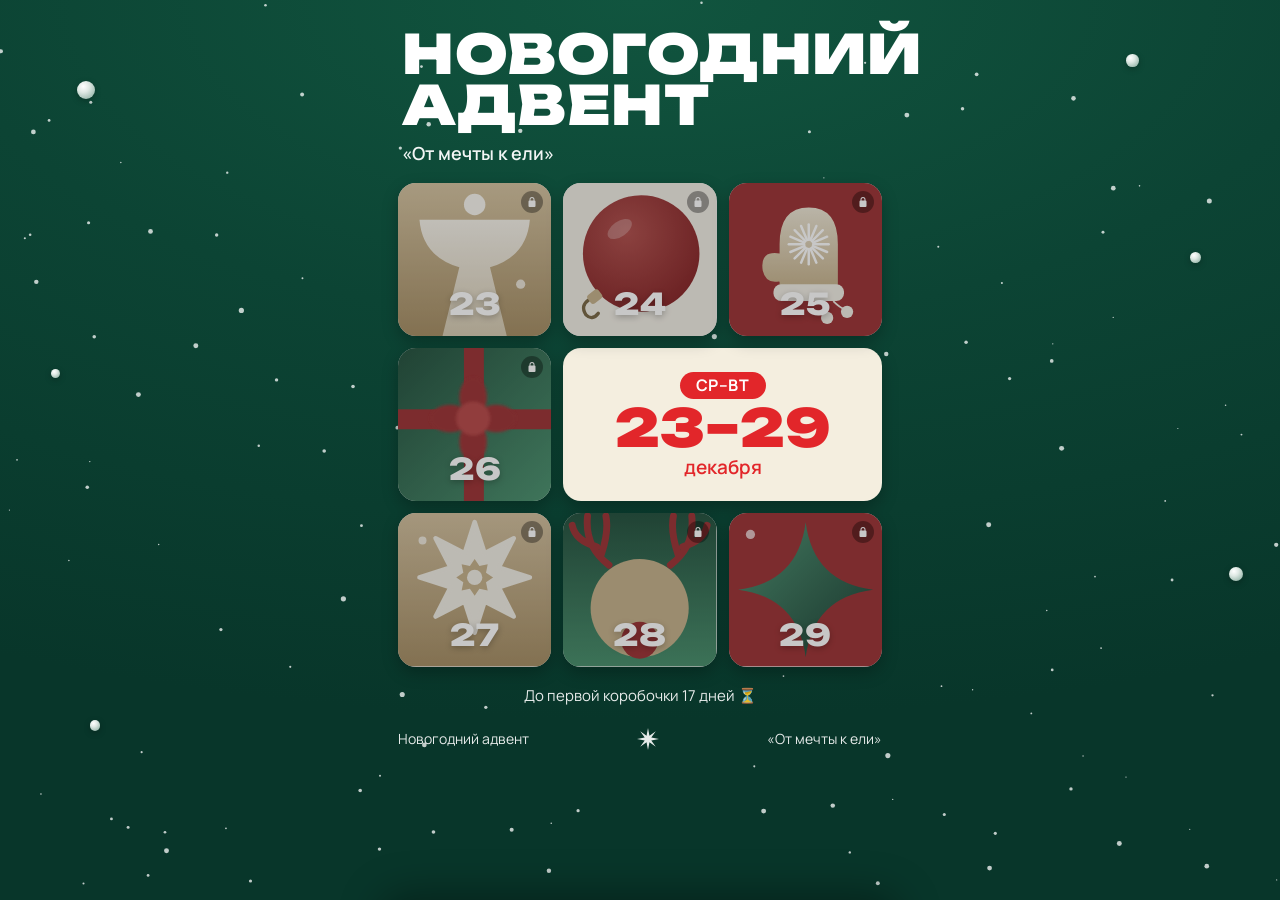
==== index.html @ ad63b5ec "Новогодний адвент — Telegram Mini App Co-Authored-By: Claude Opus 5.5 <noreply@anthropic.com> Claude" ====
<!DOCTYPE html>
<html lang="ru">
<head>
  <meta charset="UTF-8" />
  <meta name="viewport" content="width=device-width, initial-scale=1, maximum-scale=1, user-scalable=no, viewport-fit=cover" />
  <title>Новогодний адвент</title>
  <script src="https://telegram.org/js/telegram-web-app.js"></script>
  <link rel="preconnect" href="https://fonts.googleapis.com" />
  <link rel="preconnect" href="https://fonts.gstatic.com" crossorigin />
  <link href="https://fonts.googleapis.com/css2?family=Unbounded:wght@600;800;900&family=Manrope:wght@400;600;700&display=swap" rel="stylesheet" />
  <link rel="stylesheet" href="css/style.css" />
</head>
<body>
  <canvas id="snow" aria-hidden="true"></canvas>
  <div class="pearls" aria-hidden="true">
    <i style="left:6%;top:9%"></i><i style="left:88%;top:6%;--s:.7"></i>
    <i style="left:93%;top:28%;--s:.6"></i><i style="left:4%;top:41%;--s:.5"></i>
    <i style="left:96%;top:63%;--s:.8"></i><i style="left:7%;top:80%;--s:.6"></i>
  </div>

  <main class="app">
    <header class="head">
      <h1 id="title"></h1>
      <p class="subtitle" id="subtitle"></p>
    </header>

    <section class="grid" id="grid"></section>

    <p class="hint" id="hint"></p>

    <footer class="foot">
      <span>Новогодний адвент</span>
      <svg viewBox="0 0 24 24" width="22" height="22"><path fill="#fff" d="M12 0l1.6 8.4L20.5 3.5 15.6 10.4 24 12l-8.4 1.6 4.9 6.9-6.9-4.9L12 24l-1.6-8.4-6.9 4.9 4.9-6.9L0 12l8.4-1.6L3.5 3.5l6.9 4.9z"/></svg>
      <span id="footSub"></span>
    </footer>
    <button class="reset" id="reset" hidden>Сбросить прогресс</button>
  </main>

  <!-- окно с содержимым коробочки -->
  <div class="modal" id="modal" aria-hidden="true">
    <div class="modal__backdrop" data-close></div>
    <div class="sheet" role="dialog" aria-modal="true">
      <button class="sheet__close" data-close aria-label="Закрыть">✕</button>
      <div class="sheet__day" id="sheetDay"></div>
      <div class="sheet__body" id="sheetBody"></div>
      <canvas id="confetti"></canvas>
    </div>
  </div>

  <div class="toast" id="toast"></div>

  <script src="js/config.js"></script>
  <script src="js/art.js"></script>
  <script src="js/app.js"></script>
</body>
</html>
---- css/style.css ----
:root {
  --bg: #0c4434;
  --bg-deep: #08362a;
  --gold: #d6b26e;
  --gold-2: #b98f45;
  --cream: #f4eedf;
  --red: #e2262a;
  --red-2: #c3161b;
  --green: #1d8a57;
  --green-2: #0e5e3d;
  --white: #ffffff;
  --radius: 18px;
  --display: 'Unbounded', 'Arial Black', system-ui, sans-serif;
  --text: 'Manrope', system-ui, -apple-system, 'Segoe UI', sans-serif;
}

* { box-sizing: border-box; -webkit-tap-highlight-color: transparent; }
html, body { margin: 0; min-height: 100%; }
body {
  background: radial-gradient(120% 80% at 50% 0%, #11553f 0%, var(--bg) 45%, var(--bg-deep) 100%) fixed;
  color: var(--white);
  font-family: var(--text);
  overflow-x: hidden;
  user-select: none;
}
button { font: inherit; color: inherit; }

#snow { position: fixed; inset: 0; width: 100%; height: 100%; pointer-events: none; z-index: 0; }

.pearls i {
  position: fixed; z-index: 0; pointer-events: none;
  width: calc(18px * var(--s, 1)); height: calc(18px * var(--s, 1)); border-radius: 50%;
  background: radial-gradient(circle at 35% 30%, #fff 0%, #dfe9e4 35%, #7fa597 100%);
  box-shadow: 0 2px 6px rgba(0,0,0,.25);
  animation: float 7s ease-in-out infinite;
}
.pearls i:nth-child(2n) { animation-duration: 9s; animation-delay: -3s; }
@keyframes float { 50% { transform: translateY(-10px); } }

.app {
  position: relative; z-index: 1;
  max-width: 520px; margin: 0 auto;
  padding: calc(20px + env(safe-area-inset-top)) 18px calc(24px + env(safe-area-inset-bottom));
}

/* ---------- шапка ---------- */
.head { padding: 8px 4px 18px; }
.head h1 {
  margin: 0; font-family: var(--display); font-weight: 900;
  font-size: clamp(34px, 11vw, 54px); line-height: .95; letter-spacing: .01em;
  text-transform: uppercase;
}
.head h1 span { display: block; }
.subtitle { margin: 10px 0 0; font-size: 18px; font-weight: 600; opacity: .95; }

/* ---------- сетка коробочек ---------- */
.grid { display: grid; grid-template-columns: repeat(3, 1fr); gap: 12px; }

.tile {
  position: relative; aspect-ratio: 1; border: 0; padding: 0; cursor: pointer;
  border-radius: var(--radius); overflow: hidden;
  box-shadow: 0 6px 16px rgba(0,0,0,.25), inset 0 0 0 1px rgba(255,255,255,.06);
  transition: transform .2s ease, filter .3s ease;
}
.tile:active { transform: scale(.96); }
.tile svg.cover { position: absolute; inset: 0; width: 100%; height: 100%; display: block; }
.tile__num {
  position: absolute; left: 0; right: 0; bottom: 9%;
  font-family: var(--display); font-weight: 800; font-size: clamp(20px, 6.6vw, 30px);
  text-align: center; color: #fff; text-shadow: 0 2px 6px rgba(0,0,0,.25);
  pointer-events: none;
}

/* закрыта (ещё рано) */
.tile.locked { filter: saturate(.55) brightness(.78); }
.tile.locked::after {
  content: ''; position: absolute; top: 8px; right: 8px; width: 22px; height: 22px;
  border-radius: 50%; background: rgba(0,0,0,.35) center/12px no-repeat
    url("data:image/svg+xml,%3Csvg xmlns='http://www.w3.org/2000/svg' viewBox='0 0 24 24'%3E%3Cpath fill='white' d='M17 9V7A5 5 0 0 0 7 7v2a2 2 0 0 0-2 2v9a2 2 0 0 0 2 2h10a2 2 0 0 0 2-2v-9a2 2 0 0 0-2-2zM9 7a3 3 0 0 1 6 0v2H9z'/%3E%3C/svg%3E");
}
/* доступна сегодня */
.tile.ready { animation: glow 2.2s ease-in-out infinite; }
.tile.ready::before {
  content: 'открой!'; position: absolute; top: 8px; left: 50%; transform: translateX(-50%);
  z-index: 2; padding: 3px 9px; border-radius: 99px; background: #fff; color: var(--red);
  font: 700 11px/1.2 var(--text); white-space: nowrap; letter-spacing: .02em;
}
@keyframes glow {
  0%,100% { box-shadow: 0 6px 16px rgba(0,0,0,.25), 0 0 0 0 rgba(255,236,170,.0); transform: none; }
  50% { box-shadow: 0 6px 16px rgba(0,0,0,.25), 0 0 0 3px rgba(255,236,170,.35); transform: rotate(-1.2deg) scale(1.02); }
}
/* уже открыта */
.tile.opened .tile__badge {
  position: absolute; top: 8px; right: 8px; width: 24px; height: 24px; border-radius: 50%;
  background: #fff; color: var(--green); display: grid; place-items: center;
  font: 800 13px/1 var(--text); box-shadow: 0 2px 6px rgba(0,0,0,.2);
}
.tile.shake { animation: shake .45s ease; }
@keyframes shake {
  20% { transform: rotate(-6deg); } 40% { transform: rotate(5deg); }
  60% { transform: rotate(-4deg); } 80% { transform: rotate(2deg); }
}
.tile.opening { animation: pop .55s cubic-bezier(.3,1.6,.5,1) forwards; z-index: 3; }
@keyframes pop {
  0% { transform: scale(1); } 35% { transform: scale(.9) rotate(-4deg); }
  70% { transform: scale(1.14) rotate(3deg); filter: brightness(1.25); }
  100% { transform: scale(1.05); filter: brightness(1.4); }
}

/* инфо-карточка с датами */
.info {
  grid-column: span 2; aspect-ratio: 2.08 / 1; border-radius: var(--radius);
  background: var(--cream); color: var(--red);
  display: flex; flex-direction: column; align-items: center; justify-content: center; gap: 2px;
  box-shadow: 0 6px 16px rgba(0,0,0,.25);
}
.info__pill {
  background: var(--red); color: #fff; padding: 4px 16px; border-radius: 99px;
  font: 700 clamp(12px, 3.6vw, 16px)/1.2 var(--text); text-transform: uppercase; letter-spacing: .04em;
}
.info__range { font-family: var(--display); font-weight: 900; font-size: clamp(34px, 11vw, 52px); line-height: 1.05; }
.info__month { font: 600 clamp(14px, 4.2vw, 19px)/1 var(--text); }

.hint { text-align: center; margin: 18px 0 0; font-size: 15px; opacity: .9; min-height: 1.3em; }

.foot {
  margin-top: 22px; display: flex; align-items: center; justify-content: space-between; gap: 10px;
  font-size: 14px; opacity: .9;
}
.reset[hidden] { display: none; }
.reset {
  display: block; margin: 18px auto 0; background: rgba(255,255,255,.1); border: 1px solid rgba(255,255,255,.2);
  border-radius: 99px; padding: 8px 16px; font-size: 13px; cursor: pointer;
}

/* ---------- модалка ---------- */
.modal { position: fixed; inset: 0; z-index: 20; display: flex; align-items: flex-end; justify-content: center; pointer-events: none; }
.modal__backdrop { position: absolute; inset: 0; background: rgba(4,25,19,.6); backdrop-filter: blur(4px); opacity: 0; transition: opacity .3s; }
.sheet {
  position: relative; width: 100%; max-width: 520px; max-height: 92vh; overflow-y: auto;
  background: linear-gradient(180deg, #125a43 0%, var(--bg-deep) 100%);
  border-radius: 26px 26px 0 0; padding: 22px 20px calc(28px + env(safe-area-inset-bottom));
  transform: translateY(105%); transition: transform .45s cubic-bezier(.2,.9,.25,1.05);
  box-shadow: 0 -10px 40px rgba(0,0,0,.35);
}
.modal.open { pointer-events: auto; }
.modal.open .modal__backdrop { opacity: 1; }
.modal.open .sheet { transform: none; }
.sheet__close {
  position: absolute; top: 14px; right: 14px; z-index: 3; width: 34px; height: 34px; border-radius: 50%;
  border: 0; background: rgba(255,255,255,.12); cursor: pointer; font-size: 15px;
}
.sheet__day {
  display: inline-block; font: 700 13px/1 var(--text); text-transform: uppercase; letter-spacing: .08em;
  background: var(--red); padding: 7px 12px; border-radius: 99px; margin-bottom: 16px;
}
#confetti { position: absolute; inset: 0; width: 100%; height: 100%; pointer-events: none; z-index: 2; }

.reveal > * { animation: rise .6s cubic-bezier(.2,.9,.25,1.1) both; }
.reveal > *:nth-child(2) { animation-delay: .12s; }
.reveal > *:nth-child(3) { animation-delay: .24s; }
@keyframes rise { from { opacity: 0; transform: translateY(18px) scale(.97); } }

.c-title { font-family: var(--display); font-weight: 800; font-size: 24px; line-height: 1.15; margin: 0 0 12px; }
.c-text { font-size: 17px; line-height: 1.55; margin: 0; opacity: .95; }
.caption { text-align: center; font-size: 16px; line-height: 1.45; margin: 16px 6px 0; }

/* пожелание */
.wish {
  position: relative; background: var(--cream); color: #3a2a12; border-radius: 22px; padding: 26px 22px 24px;
  box-shadow: 0 10px 30px rgba(0,0,0,.25);
}
.wish .c-title { color: var(--red); }
.wish::before {
  content: ''; position: absolute; top: -14px; right: 22px; width: 56px; height: 28px;
  background: var(--red); border-radius: 6px; transform: rotate(6deg);
  box-shadow: 0 3px 8px rgba(0,0,0,.2);
}

/* гифка / картинка */
.frame {
  border-radius: 22px; overflow: hidden; background: var(--cream); aspect-ratio: 1;
  box-shadow: 0 10px 30px rgba(0,0,0,.3); border: 6px solid var(--gold);
}
.frame img, .frame svg { width: 100%; height: 100%; display: block; object-fit: cover; }

/* кассета */
.tape { display: flex; flex-direction: column; align-items: center; }
.tape svg { width: 100%; max-width: 360px; cursor: pointer; filter: drop-shadow(0 10px 22px rgba(0,0,0,.35)); transition: transform .2s; }
.tape svg:active { transform: scale(.97); }
.tape .reel { transform-box: fill-box; transform-origin: center; }
.tape.playing .reel { animation: spin 1.6s linear infinite; }
@keyframes spin { to { transform: rotate(360deg); } }
.play {
  margin-top: 18px; border: 0; border-radius: 99px; padding: 13px 28px; cursor: pointer;
  background: var(--red); color: #fff; font: 700 16px/1 var(--text); box-shadow: 0 6px 16px rgba(0,0,0,.3);
}
.eq { display: flex; gap: 4px; height: 22px; align-items: flex-end; margin-top: 14px; opacity: 0; transition: opacity .3s; }
.tape.playing .eq { opacity: 1; }
.eq i { width: 5px; background: var(--gold); border-radius: 3px; animation: eq .9s ease-in-out infinite; }
.eq i:nth-child(2) { animation-delay: -.3s; } .eq i:nth-child(3) { animation-delay: -.6s; }
.eq i:nth-child(4) { animation-delay: -.15s; } .eq i:nth-child(5) { animation-delay: -.45s; }
@keyframes eq { 0%,100% { height: 5px; } 50% { height: 22px; } }

/* предсказание */
.fortune { perspective: 900px; }
.fortune__card {
  position: relative; height: 260px; transform-style: preserve-3d; cursor: pointer;
  transition: transform .8s cubic-bezier(.3,1.3,.5,1);
}
.fortune__card.flipped { transform: rotateY(180deg); }
.fortune__face {
  position: absolute; inset: 0; backface-visibility: hidden; border-radius: 22px;
  display: flex; flex-direction: column; align-items: center; justify-content: center; text-align: center;
  padding: 24px; box-shadow: 0 10px 30px rgba(0,0,0,.3);
}
.fortune__front { background: var(--gold) radial-gradient(circle at 50% 40%, #e8cf96, var(--gold-2)); color: #fff; }
.fortune__front svg { width: 96px; height: 96px; margin-bottom: 12px; animation: float 3s ease-in-out infinite; }
.fortune__front b { font-family: var(--display); font-size: 18px; }
.fortune__back { background: var(--cream); color: #3a2a12; transform: rotateY(180deg); }
.fortune__back .c-text { font-size: 19px; font-weight: 600; }
.fortune__back .eyebrow { color: var(--red); font: 700 12px/1 var(--text); letter-spacing: .1em; text-transform: uppercase; margin-bottom: 14px; }

/* снежный шар */
.globe { display: flex; flex-direction: column; align-items: center; text-align: center; }
.globe__wrap { position: relative; width: min(84vw, 340px); aspect-ratio: 1 / 1.18; cursor: pointer; }
.globe__wrap.shaking { animation: gshake .7s ease; }
@keyframes gshake {
  15% { transform: rotate(-10deg) translateX(-6px); } 35% { transform: rotate(9deg) translateX(6px); }
  55% { transform: rotate(-6deg); } 75% { transform: rotate(4deg); }
}
.globe__wrap > svg { position: absolute; inset: 0; width: 100%; height: 100%; }
.globe__snow {
  position: absolute; left: 8.333%; top: 7.062%; width: 83.333%; aspect-ratio: 1; border-radius: 50%;
  pointer-events: none;
}
.globe__title {
  font-family: var(--display); font-weight: 900; font-size: clamp(30px, 9vw, 40px); line-height: 1.05;
  margin: 18px 0 8px; color: var(--gold);
  text-shadow: 0 0 22px rgba(255,220,140,.45);
  animation: shine 3s ease-in-out infinite;
}
@keyframes shine { 50% { text-shadow: 0 0 34px rgba(255,230,160,.8); color: #f0d494; } }

/* тост */
.toast {
  position: fixed; left: 50%; bottom: calc(26px + env(safe-area-inset-bottom)); z-index: 40;
  transform: translate(-50%, 30px); opacity: 0; pointer-events: none;
  background: var(--cream); color: var(--bg-deep); padding: 12px 18px; border-radius: 14px;
  font: 600 15px/1.3 var(--text); box-shadow: 0 8px 24px rgba(0,0,0,.35);
  transition: all .35s cubic-bezier(.2,.9,.25,1.2); max-width: 90vw; text-align: center;
}
.toast.show { opacity: 1; transform: translate(-50%, 0); }

/* gif-анимация (встроенная) */
.blink { animation: blink 1.2s ease-in-out infinite; }
.blink.b2 { animation-delay: -.4s; } .blink.b3 { animation-delay: -.8s; }
@keyframes blink { 50% { opacity: .25; } }
.fall { animation: fall linear infinite; }
@keyframes fall { from { transform: translateY(-20px); } to { transform: translateY(420px); } }
.sway { transform-box: fill-box; transform-origin: 50% 100%; animation: sway 3s ease-in-out infinite; }
@keyframes sway { 50% { transform: rotate(2.5deg); } }
.eyes { transform-box: fill-box; transform-origin: center; animation: wink 4s infinite; }
@keyframes wink { 0%, 92%, 100% { transform: scaleY(1); } 95% { transform: scaleY(.1); } }
.star-top { transform-box: fill-box; transform-origin: center; animation: twinkle 2s ease-in-out infinite; }
@keyframes twinkle { 50% { transform: scale(1.2) rotate(15deg); } }

@media (prefers-reduced-motion: reduce) {
  *, *::before, *::after { animation-duration: .01ms !important; animation-iteration-count: 1 !important; }
}
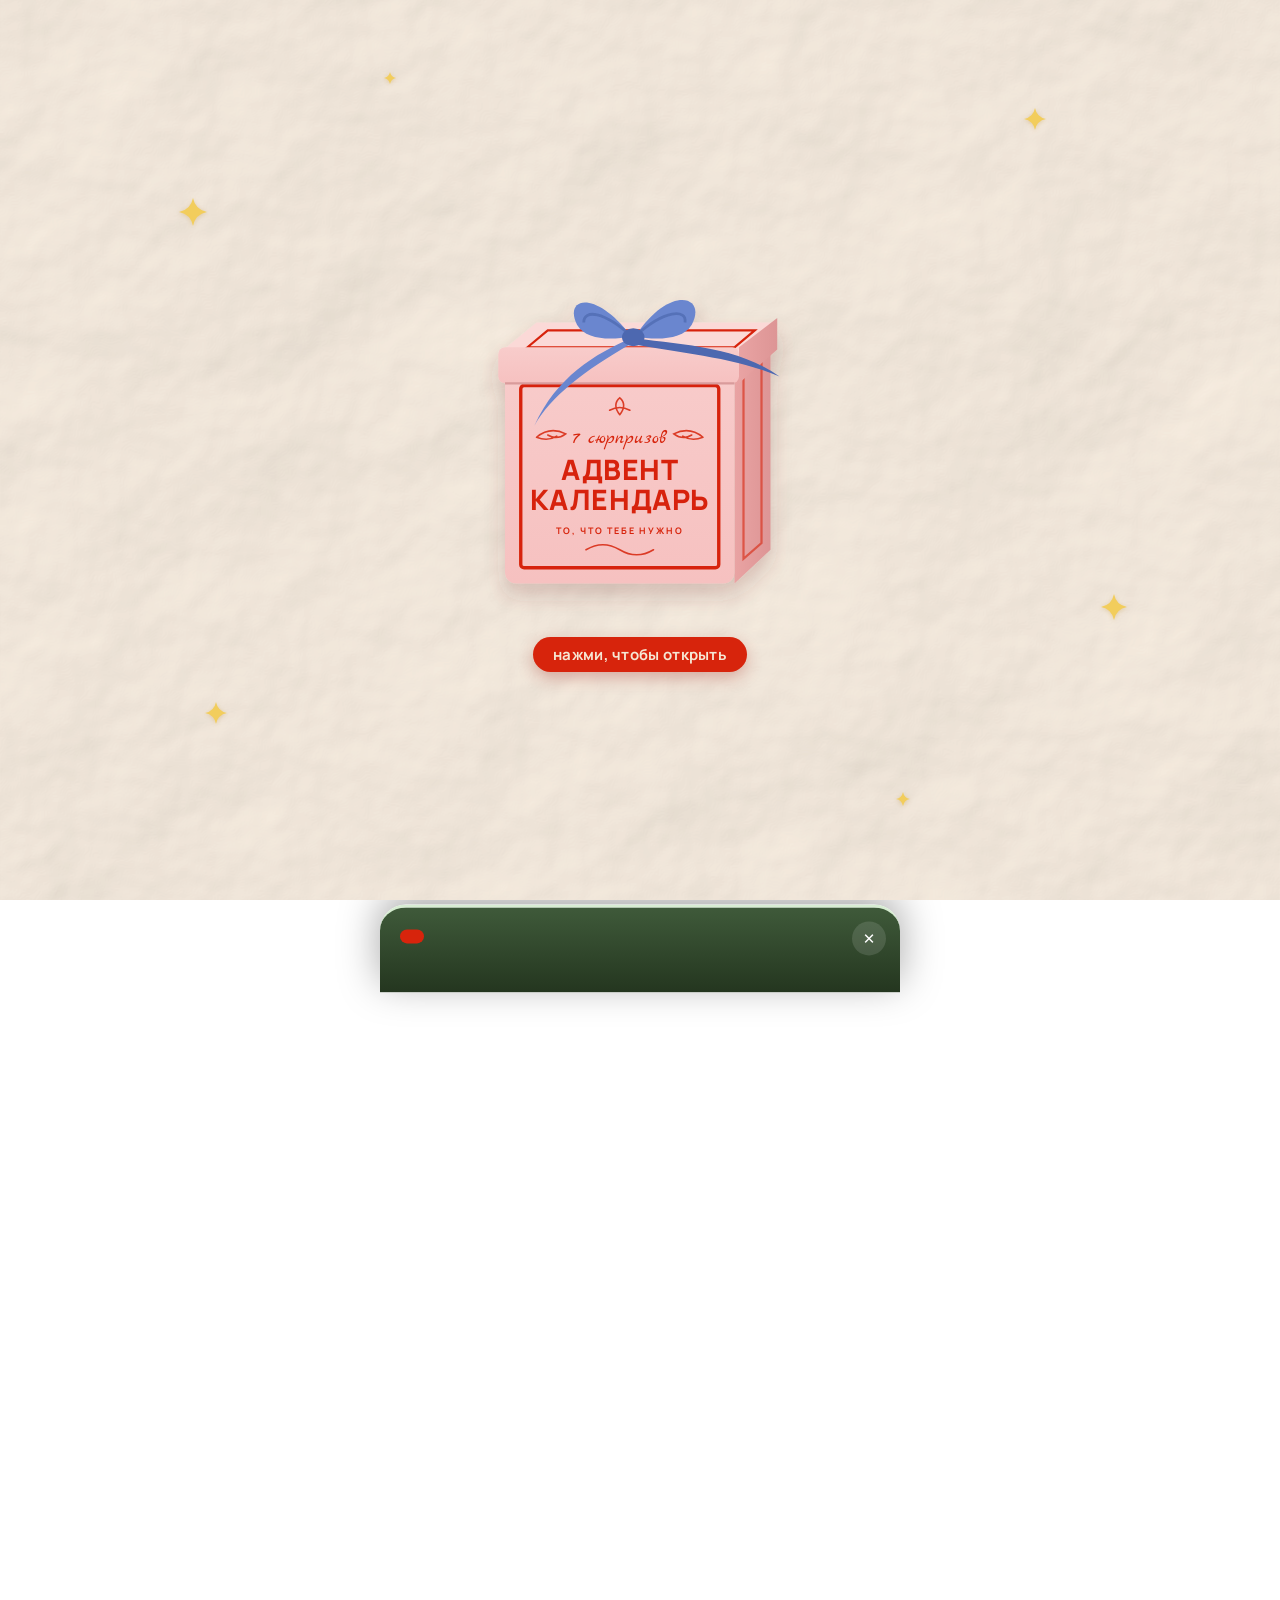
==== commit b3a120bf: "Заставка-коробочка, общая ёлка с игрушками, новая палитра - календарь появляется из коробочки с бант" ====
--- a/index.html
+++ b/index.html
@@ -7,10 +7,18 @@
   <script src="https://telegram.org/js/telegram-web-app.js"></script>
   <link rel="preconnect" href="https://fonts.googleapis.com" />
   <link rel="preconnect" href="https://fonts.gstatic.com" crossorigin />
-  <link href="https://fonts.googleapis.com/css2?family=Unbounded:wght@600;800;900&family=Manrope:wght@400;600;700&display=swap" rel="stylesheet" />
+  <link href="https://fonts.googleapis.com/css2?family=Playfair+Display:wght@700;800;900&family=Marck+Script&family=Manrope:wght@400;600;700;800&display=swap" rel="stylesheet" />
   <link rel="stylesheet" href="css/style.css" />
 </head>
 <body>
+  <!-- заставка: коробочка, из которой появляется календарь -->
+  <div class="intro" id="intro" role="button" tabindex="0" aria-label="Открыть коробочку">
+    <div class="intro__paper"></div>
+    <div class="intro__sparks"></div>
+    <div class="intro__box"></div>
+    <p class="intro__hint">нажми, чтобы открыть</p>
+  </div>
+
   <canvas id="snow" aria-hidden="true"></canvas>
   <div class="pearls" aria-hidden="true">
     <i style="left:6%;top:9%"></i><i style="left:88%;top:6%;--s:.7"></i>
@@ -27,6 +35,18 @@
     <section class="grid" id="grid"></section>
 
     <p class="hint" id="hint"></p>
+
+    <!-- общая ёлка -->
+    <section class="tree" id="tree">
+      <div class="wave" aria-hidden="true"></div>
+      <h2 class="tree__title"><span>наша</span>ёлка</h2>
+      <p class="tree__sub">Повесь до 3 игрушек — их увидят все, кто открыл адвент</p>
+      <p class="tree__count" id="treeCount"></p>
+      <div class="tree__stage" id="treeStage"></div>
+      <div class="tray" id="tray"></div>
+      <p class="tree__status" id="treeStatus"></p>
+      <p class="tree__local" id="treeLocal" hidden>Ёлка сейчас хранится только на этом устройстве. Чтобы игрушки видели все, подключите базу (см. README).</p>
+    </section>
 
     <footer class="foot">
       <span>Новогодний адвент</span>
@@ -51,6 +71,8 @@
 
   <script src="js/config.js"></script>
   <script src="js/art.js"></script>
+  <script src="js/decor.js"></script>
   <script src="js/app.js"></script>
+  <script src="js/tree.js"></script>
 </body>
 </html>
--- a/css/style.css
+++ b/css/style.css
@@ -1,23 +1,30 @@
 :root {
-  --bg: #0c4434;
-  --bg-deep: #08362a;
-  --gold: #d6b26e;
-  --gold-2: #b98f45;
-  --cream: #f4eedf;
-  --red: #e2262a;
-  --red-2: #c3161b;
-  --green: #1d8a57;
-  --green-2: #0e5e3d;
+  /* палитра: ruby · maraschino · blush · envy · spruce + тёмная хвоя, розовый, жёлтый блеск */
+  --ruby: #9e2117;
+  --red: #d7240c;
+  --red-2: #9e2117;
+  --cream: #f6e7d4;
+  --mint: #d7edd2;
+  --spruce: #75956f;
+  --pink: #f6c1c0;
+  --blue: #6a86cf;
+  --bg: #34492f;
+  --bg-deep: #24361f;
+  --gold: #f2cd5c;
+  --gold-2: #c99a3e;
+  --green: #75956f;
+  --green-2: #3f5f3a;
   --white: #ffffff;
   --radius: 18px;
-  --display: 'Unbounded', 'Arial Black', system-ui, sans-serif;
+  --display: 'Playfair Display', Georgia, 'Times New Roman', serif;
+  --script: 'Marck Script', 'Segoe Script', cursive;
   --text: 'Manrope', system-ui, -apple-system, 'Segoe UI', sans-serif;
 }
 
 * { box-sizing: border-box; -webkit-tap-highlight-color: transparent; }
 html, body { margin: 0; min-height: 100%; }
 body {
-  background: radial-gradient(120% 80% at 50% 0%, #11553f 0%, var(--bg) 45%, var(--bg-deep) 100%) fixed;
+  background: radial-gradient(120% 70% at 50% 0%, #436140 0%, var(--bg) 45%, var(--bg-deep) 100%) fixed;
   color: var(--white);
   font-family: var(--text);
   overflow-x: hidden;
@@ -30,7 +37,7 @@
 .pearls i {
   position: fixed; z-index: 0; pointer-events: none;
   width: calc(18px * var(--s, 1)); height: calc(18px * var(--s, 1)); border-radius: 50%;
-  background: radial-gradient(circle at 35% 30%, #fff 0%, #dfe9e4 35%, #7fa597 100%);
+  background: radial-gradient(circle at 35% 30%, #fff 0%, var(--mint) 40%, var(--spruce) 100%);
   box-shadow: 0 2px 6px rgba(0,0,0,.25);
   animation: float 7s ease-in-out infinite;
 }
@@ -47,11 +54,17 @@
 .head { padding: 8px 4px 18px; }
 .head h1 {
   margin: 0; font-family: var(--display); font-weight: 900;
-  font-size: clamp(34px, 11vw, 54px); line-height: .95; letter-spacing: .01em;
+  font-size: clamp(40px, 13vw, 62px); line-height: .95; letter-spacing: .01em;
   text-transform: uppercase;
 }
 .head h1 span { display: block; }
-.subtitle { margin: 10px 0 0; font-size: 18px; font-weight: 600; opacity: .95; }
+.head h1 span:first-child {
+  font-family: var(--script); font-weight: 400; text-transform: none; color: var(--pink);
+  font-size: .62em; letter-spacing: 0; margin-bottom: -.02em; transform: rotate(-3deg); transform-origin: left;
+  text-shadow: 0 2px 14px rgba(215,36,12,.35);
+}
+.head h1 span:last-child { color: var(--cream); }
+.subtitle { margin: 10px 0 0; font-size: 18px; font-weight: 600; color: var(--mint); }
 
 /* ---------- сетка коробочек ---------- */
 .grid { display: grid; grid-template-columns: repeat(3, 1fr); gap: 12px; }
@@ -82,7 +95,7 @@
 .tile.ready { animation: glow 2.2s ease-in-out infinite; }
 .tile.ready::before {
   content: 'открой!'; position: absolute; top: 8px; left: 50%; transform: translateX(-50%);
-  z-index: 2; padding: 3px 9px; border-radius: 99px; background: #fff; color: var(--red);
+  z-index: 2; padding: 3px 9px; border-radius: 99px; background: var(--cream); color: var(--red);
   font: 700 11px/1.2 var(--text); white-space: nowrap; letter-spacing: .02em;
 }
 @keyframes glow {
@@ -135,10 +148,11 @@
 
 /* ---------- модалка ---------- */
 .modal { position: fixed; inset: 0; z-index: 20; display: flex; align-items: flex-end; justify-content: center; pointer-events: none; }
-.modal__backdrop { position: absolute; inset: 0; background: rgba(4,25,19,.6); backdrop-filter: blur(4px); opacity: 0; transition: opacity .3s; }
+.modal__backdrop { position: absolute; inset: 0; background: rgba(20,32,18,.6); backdrop-filter: blur(4px); opacity: 0; transition: opacity .3s; }
 .sheet {
   position: relative; width: 100%; max-width: 520px; max-height: 92vh; overflow-y: auto;
-  background: linear-gradient(180deg, #125a43 0%, var(--bg-deep) 100%);
+  background: linear-gradient(180deg, #3f5a3a 0%, var(--bg-deep) 100%);
+  border-top: 3px solid var(--mint);
   border-radius: 26px 26px 0 0; padding: 22px 20px calc(28px + env(safe-area-inset-bottom));
   transform: translateY(105%); transition: transform .45s cubic-bezier(.2,.9,.25,1.05);
   box-shadow: 0 -10px 40px rgba(0,0,0,.35);
@@ -167,7 +181,7 @@
 
 /* пожелание */
 .wish {
-  position: relative; background: var(--cream); color: #3a2a12; border-radius: 22px; padding: 26px 22px 24px;
+  position: relative; background: var(--cream); color: #5a1d14; border-radius: 22px; padding: 26px 22px 24px;
   box-shadow: 0 10px 30px rgba(0,0,0,.25);
 }
 .wish .c-title { color: var(--red); }
@@ -180,7 +194,7 @@
 /* гифка / картинка */
 .frame {
   border-radius: 22px; overflow: hidden; background: var(--cream); aspect-ratio: 1;
-  box-shadow: 0 10px 30px rgba(0,0,0,.3); border: 6px solid var(--gold);
+  box-shadow: 0 10px 30px rgba(0,0,0,.3); border: 6px solid var(--pink);
 }
 .frame img, .frame svg { width: 100%; height: 100%; display: block; object-fit: cover; }
 
@@ -197,7 +211,7 @@
 }
 .eq { display: flex; gap: 4px; height: 22px; align-items: flex-end; margin-top: 14px; opacity: 0; transition: opacity .3s; }
 .tape.playing .eq { opacity: 1; }
-.eq i { width: 5px; background: var(--gold); border-radius: 3px; animation: eq .9s ease-in-out infinite; }
+.eq i { width: 5px; background: var(--pink); border-radius: 3px; animation: eq .9s ease-in-out infinite; }
 .eq i:nth-child(2) { animation-delay: -.3s; } .eq i:nth-child(3) { animation-delay: -.6s; }
 .eq i:nth-child(4) { animation-delay: -.15s; } .eq i:nth-child(5) { animation-delay: -.45s; }
 @keyframes eq { 0%,100% { height: 5px; } 50% { height: 22px; } }
@@ -214,10 +228,10 @@
   display: flex; flex-direction: column; align-items: center; justify-content: center; text-align: center;
   padding: 24px; box-shadow: 0 10px 30px rgba(0,0,0,.3);
 }
-.fortune__front { background: var(--gold) radial-gradient(circle at 50% 40%, #e8cf96, var(--gold-2)); color: #fff; }
+.fortune__front { background: var(--red) radial-gradient(circle at 50% 40%, #e8452c, var(--ruby)); color: var(--cream); }
 .fortune__front svg { width: 96px; height: 96px; margin-bottom: 12px; animation: float 3s ease-in-out infinite; }
 .fortune__front b { font-family: var(--display); font-size: 18px; }
-.fortune__back { background: var(--cream); color: #3a2a12; transform: rotateY(180deg); }
+.fortune__back { background: var(--cream); color: #5a1d14; transform: rotateY(180deg); }
 .fortune__back .c-text { font-size: 19px; font-weight: 600; }
 .fortune__back .eyebrow { color: var(--red); font: 700 12px/1 var(--text); letter-spacing: .1em; text-transform: uppercase; margin-bottom: 14px; }
 
@@ -236,17 +250,17 @@
 }
 .globe__title {
   font-family: var(--display); font-weight: 900; font-size: clamp(30px, 9vw, 40px); line-height: 1.05;
-  margin: 18px 0 8px; color: var(--gold);
-  text-shadow: 0 0 22px rgba(255,220,140,.45);
+  margin: 18px 0 8px; color: var(--cream);
+  text-shadow: 0 0 22px rgba(242,205,92,.45);
   animation: shine 3s ease-in-out infinite;
 }
-@keyframes shine { 50% { text-shadow: 0 0 34px rgba(255,230,160,.8); color: #f0d494; } }
+@keyframes shine { 50% { text-shadow: 0 0 34px rgba(242,205,92,.85); color: #fff3d6; } }
 
 /* тост */
 .toast {
   position: fixed; left: 50%; bottom: calc(26px + env(safe-area-inset-bottom)); z-index: 40;
   transform: translate(-50%, 30px); opacity: 0; pointer-events: none;
-  background: var(--cream); color: var(--bg-deep); padding: 12px 18px; border-radius: 14px;
+  background: var(--cream); color: var(--ruby); padding: 12px 18px; border-radius: 14px;
   font: 600 15px/1.3 var(--text); box-shadow: 0 8px 24px rgba(0,0,0,.35);
   transition: all .35s cubic-bezier(.2,.9,.25,1.2); max-width: 90vw; text-align: center;
 }
@@ -265,6 +279,137 @@
 .star-top { transform-box: fill-box; transform-origin: center; animation: twinkle 2s ease-in-out infinite; }
 @keyframes twinkle { 50% { transform: scale(1.2) rotate(15deg); } }
 
+
+/* =========================================================================
+   ЗАСТАВКА: коробочка
+   ========================================================================= */
+.intro {
+  position: fixed; inset: 0; z-index: 50; overflow: hidden; cursor: pointer;
+  display: flex; flex-direction: column; align-items: center; justify-content: center;
+  background: var(--cream); outline: none;
+}
+.intro__paper, .intro__paper .paper { position: absolute; inset: 0; width: 100%; height: 100%; }
+.intro__sparks .spark { position: absolute; animation: twinkle4 2.4s ease-in-out infinite; filter: drop-shadow(0 1px 2px rgba(201,154,62,.35)); }
+@keyframes twinkle4 { 0%,100% { transform: scale(1) rotate(0); opacity: 1; } 50% { transform: scale(.55) rotate(20deg); opacity: .7; } }
+.intro__box {
+  position: relative; width: min(78vw, 360px); aspect-ratio: 320 / 340;
+  animation: boxIn .9s cubic-bezier(.2,1.4,.4,1) both;
+}
+@keyframes boxIn { from { transform: translateY(40px) scale(.85); opacity: 0; } }
+.giftbox { width: 100%; height: 100%; overflow: visible; display: block; animation: idle 2.6s ease-in-out .9s infinite; transform-origin: 50% 90%; }
+@keyframes idle { 0%,100% { transform: rotate(0); } 50% { transform: rotate(-1.4deg) translateY(-4px); } }
+.intro__hint {
+  position: relative; margin: 26px 0 0; padding: 10px 20px; border-radius: 99px;
+  background: var(--red); color: var(--cream); font: 700 15px/1 var(--text); letter-spacing: .02em;
+  box-shadow: 0 6px 16px rgba(158,33,23,.3);
+  animation: boxIn .9s .25s cubic-bezier(.2,1.4,.4,1) both, pulse 1.8s 1.2s ease-in-out infinite;
+}
+@keyframes pulse { 50% { transform: scale(1.06); } }
+
+.giftbox__glow { opacity: 0; transform-box: fill-box; transform-origin: 50% 50%; }
+.giftbox__rays { transform-box: fill-box; transform-origin: 50% 50%; }
+.giftbox__lid, .giftbox__bow .loop, .giftbox__bow .tail { transform-box: fill-box; }
+.giftbox__bow .loop--l { transform-origin: 100% 100%; } .giftbox__bow .loop--r { transform-origin: 0 100%; }
+.giftbox__bow .tail { transform-origin: 50% 0; }
+.giftbox__lid { transform-origin: 50% 100%; }
+
+/* открытие */
+.intro.is-opening { cursor: default; }
+.intro.is-opening .intro__hint { animation: fadeOut .3s forwards; }
+.intro.is-opening .giftbox { animation: wobble .5s ease; }
+@keyframes wobble { 20% { transform: rotate(-5deg); } 45% { transform: rotate(4deg); } 70% { transform: rotate(-2deg); } }
+.intro.is-opening .giftbox__bow .loop { animation: untie .45s .45s cubic-bezier(.5,0,.7,.4) forwards; }
+.intro.is-opening .giftbox__bow .tail { animation: untie .45s .5s cubic-bezier(.5,0,.7,.4) forwards; }
+@keyframes untie { to { transform: scale(.1) rotate(25deg); opacity: 0; } }
+.intro.is-opening .giftbox__lid { animation: lidOff .8s .8s cubic-bezier(.3,.1,.4,1) forwards; }
+@keyframes lidOff { 40% { transform: translateY(-60px) rotate(-8deg); } to { transform: translate(60px, -520px) rotate(28deg); opacity: 0; } }
+.intro.is-opening .giftbox__glow { animation: glowOn .9s .9s ease-out forwards; }
+.intro.is-opening .giftbox__rays { animation: spin 8s linear infinite; }
+@keyframes glowOn { from { opacity: 0; transform: scale(.3); } to { opacity: 1; transform: scale(1.25); } }
+.intro.is-opening .intro__box { animation: boxAway 1.1s 1.25s cubic-bezier(.5,0,.6,1) forwards; }
+@keyframes boxAway { to { transform: translateY(18vh) scale(.6); opacity: 0; } }
+.intro.is-opening .intro__paper { animation: fadeOut .9s 1.35s forwards; }
+.intro.is-opening .intro__sparks .spark { animation: sparkFly 1s .95s cubic-bezier(.2,.8,.3,1) forwards; }
+@keyframes sparkFly { to { transform: scale(2.2) rotate(90deg); opacity: 0; } }
+@keyframes fadeOut { to { opacity: 0; } }
+.intro.is-opening { animation: fadeOut .6s 1.75s forwards; pointer-events: none; }
+
+/* календарь «вылетает» из коробочки */
+body.is-intro { overflow: hidden; }
+body.is-intro .app, body.is-intro .pearls { opacity: 0; transform: translateY(26vh) scale(.35); }
+body.is-revealing .app { animation: appOut 1.1s cubic-bezier(.2,1.25,.35,1) both; transform-origin: 50% 30vh; }
+@keyframes appOut { from { opacity: 0; transform: translateY(26vh) scale(.35); } to { opacity: 1; transform: none; } }
+body.is-revealing .app .tile { animation: tileIn .7s cubic-bezier(.2,1.4,.4,1) both; }
+body.is-revealing .app .tile:nth-child(2n) { animation-delay: .08s; } body.is-revealing .app .tile:nth-child(3n) { animation-delay: .16s; }
+@keyframes tileIn { from { transform: translateY(30px) rotate(-6deg) scale(.7); opacity: 0; } }
+
+/* =========================================================================
+   ЁЛКА
+   ========================================================================= */
+.tree { margin-top: 34px; text-align: center; position: relative; }
+.wave {
+  height: 14px; margin: 0 -4px 22px;
+  background: url("data:image/svg+xml,%3Csvg xmlns='http://www.w3.org/2000/svg' width='24' height='14' viewBox='0 0 24 14'%3E%3Cpath d='M0 7 Q6 0 12 7 T24 7' fill='none' stroke='%23d7edd2' stroke-width='3' stroke-linecap='round'/%3E%3C/svg%3E") repeat-x center / 24px 14px;
+}
+.tree__title {
+  margin: 0; font-family: var(--display); font-weight: 900; font-size: clamp(38px, 12vw, 56px);
+  line-height: .9; text-transform: uppercase; color: var(--cream);
+}
+.tree__title span {
+  display: block; font-family: var(--script); font-weight: 400; text-transform: none;
+  color: var(--pink); font-size: .62em; transform: rotate(-4deg); margin-bottom: 2px;
+}
+.tree__sub { margin: 12px auto 4px; max-width: 320px; font-size: 15px; line-height: 1.4; color: var(--mint); }
+.tree__count { margin: 0; font: 700 12px/1.4 var(--text); letter-spacing: .08em; text-transform: uppercase; color: var(--gold); min-height: 1.4em; }
+
+.tree__stage {
+  position: relative; margin: 6px auto 0; width: 100%; max-width: 420px;
+  border-radius: 28px; touch-action: manipulation;
+}
+.tree__svg { width: 100%; height: auto; display: block; overflow: visible; }
+.tree__stage.placing .tree__svg { cursor: crosshair; }
+.tree__stage.placing::after {
+  content: ''; position: absolute; inset: 4% 8% 10%; border-radius: 50% 50% 40% 40%; pointer-events: none;
+  box-shadow: 0 0 0 2px rgba(242,205,92,.0); animation: placeGlow 1.4s ease-in-out infinite;
+}
+@keyframes placeGlow { 50% { box-shadow: 0 0 40px 6px rgba(242,205,92,.28); } }
+
+.tree__star { transform-box: fill-box; transform-origin: 50% 50%; animation: starPulse 2.6s ease-in-out infinite; }
+@keyframes starPulse { 50% { transform: scale(1.08); filter: brightness(1.15); } }
+.garland .light { animation: lights 1.8s ease-in-out infinite; }
+@keyframes lights { 50% { opacity: .25; } }
+
+.orn { cursor: pointer; }
+.orn__sway { transform-box: fill-box; transform-origin: 50% 0; animation: ornSway 3.4s ease-in-out infinite; }
+@keyframes ornSway { 0%,100% { transform: rotate(-4deg); } 50% { transform: rotate(4deg); } }
+.orn__sway.jingle { animation: jingle .7s ease, ornSway 3.4s .7s ease-in-out infinite; }
+@keyframes jingle { 20% { transform: rotate(-18deg) scale(1.15); } 45% { transform: rotate(14deg) scale(1.1); } 70% { transform: rotate(-8deg); } }
+.orn__drop.is-new { animation: hang .9s cubic-bezier(.3,1.6,.5,1) both; }
+@keyframes hang { from { transform: translateY(-46px) scale(.4); opacity: 0; } }
+.orn--mine .orn__sway { filter: drop-shadow(0 0 4px rgba(242,205,92,.75)); }
+
+.tray {
+  display: grid; grid-template-columns: repeat(5, 1fr); gap: 8px;
+  margin: 10px auto 0; max-width: 400px; padding: 12px; border-radius: 22px;
+  background: var(--cream); box-shadow: 0 8px 22px rgba(0,0,0,.22), inset 0 0 0 3px var(--mint);
+}
+.tray__item {
+  aspect-ratio: 1; border: 0; border-radius: 14px; padding: 4px; cursor: pointer;
+  background: #fff7ee; box-shadow: inset 0 0 0 1.5px rgba(117,149,111,.35);
+  transition: transform .18s ease, box-shadow .18s ease, background .18s;
+}
+.tray__item svg { width: 100%; height: 100%; display: block; overflow: visible; }
+.tray__item:active { transform: scale(.92); }
+.tray__item[aria-pressed="true"] {
+  background: var(--pink); box-shadow: inset 0 0 0 2.5px var(--red); transform: translateY(-3px);
+}
+.tray__item[aria-pressed="true"] svg { animation: ornSway 1.6s ease-in-out infinite; transform-origin: 50% 10%; }
+.tray.is-done .tray__item { opacity: .45; cursor: default; }
+.tray.nudge { animation: shake .45s ease; }
+.tree__status { margin: 14px 0 0; font-size: 15px; font-weight: 600; min-height: 1.3em; }
+.tree__local { margin: 8px auto 0; max-width: 340px; font-size: 12px; opacity: .7; }
+.tree__local[hidden] { display: none; }
+
 @media (prefers-reduced-motion: reduce) {
   *, *::before, *::after { animation-duration: .01ms !important; animation-iteration-count: 1 !important; }
 }
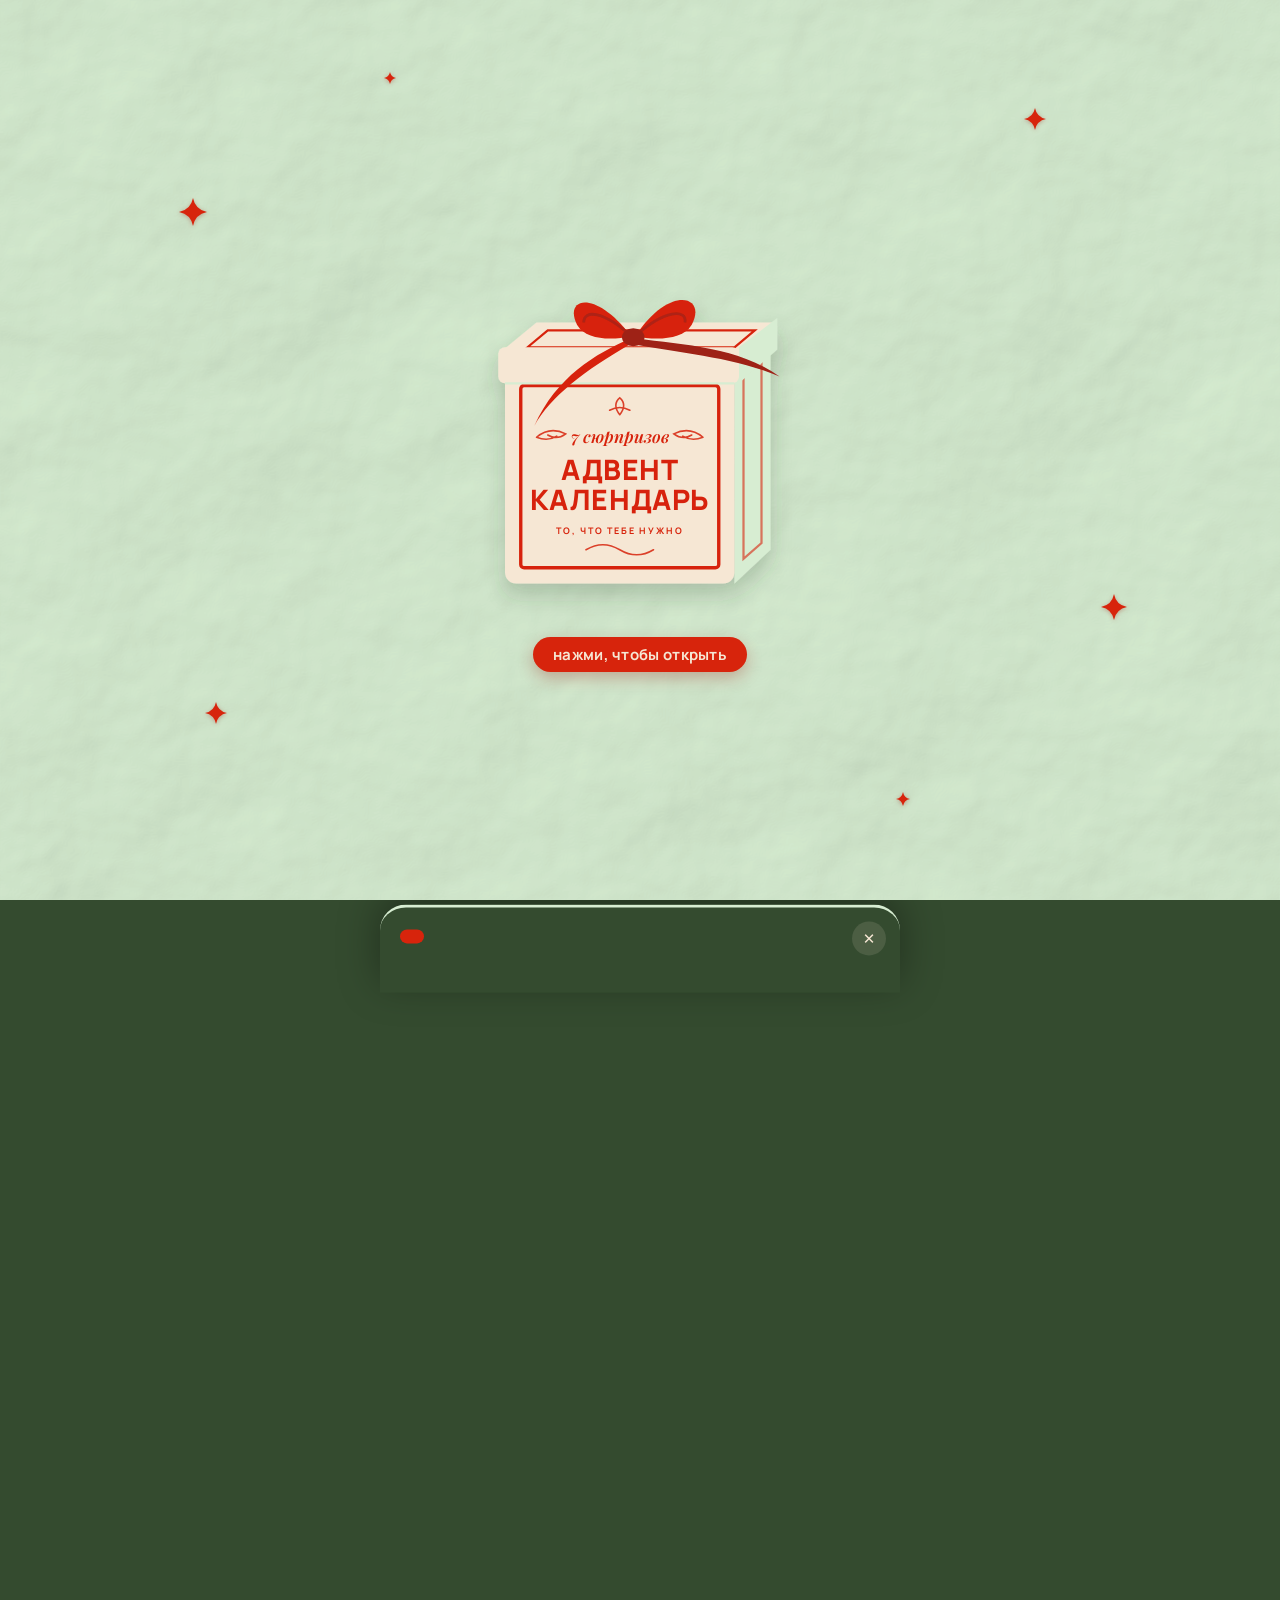
==== commit 7332803b: "Только палитра ruby/maraschino/blush/envy/spruce и два шрифта (Playfair Display + Manrope) Co-Author" ====
--- a/index.html
+++ b/index.html
@@ -7,8 +7,8 @@
   <script src="https://telegram.org/js/telegram-web-app.js"></script>
   <link rel="preconnect" href="https://fonts.googleapis.com" />
   <link rel="preconnect" href="https://fonts.gstatic.com" crossorigin />
-  <link href="https://fonts.googleapis.com/css2?family=Playfair+Display:wght@700;800;900&family=Marck+Script&family=Manrope:wght@400;600;700;800&display=swap" rel="stylesheet" />
-  <link rel="stylesheet" href="css/style.css" />
+  <link href="https://fonts.googleapis.com/css2?family=Playfair+Display:ital,wght@0,700;0,800;0,900;1,600;1,700&family=Manrope:wght@400;600;700;800&display=swap" rel="stylesheet" />
+  <link rel="stylesheet" href="css/style.css?v=3" />
 </head>
 <body>
   <!-- заставка: коробочка, из которой появляется календарь -->
@@ -69,10 +69,10 @@
 
   <div class="toast" id="toast"></div>
 
-  <script src="js/config.js"></script>
-  <script src="js/art.js"></script>
-  <script src="js/decor.js"></script>
-  <script src="js/app.js"></script>
-  <script src="js/tree.js"></script>
+  <script src="js/config.js?v=3"></script>
+  <script src="js/art.js?v=3"></script>
+  <script src="js/decor.js?v=3"></script>
+  <script src="js/app.js?v=3"></script>
+  <script src="js/tree.js?v=3"></script>
 </body>
 </html>
--- a/css/style.css
+++ b/css/style.css
@@ -1,31 +1,21 @@
 :root {
-  /* палитра: ruby · maraschino · blush · envy · spruce + тёмная хвоя, розовый, жёлтый блеск */
+  /* палитра (только эти цвета): ruby · maraschino · blush · envy · spruce · фон карточки палитры */
   --ruby: #9e2117;
   --red: #d7240c;
-  --red-2: #9e2117;
   --cream: #f6e7d4;
   --mint: #d7edd2;
   --spruce: #75956f;
-  --pink: #f6c1c0;
-  --blue: #6a86cf;
-  --bg: #34492f;
-  --bg-deep: #24361f;
-  --gold: #f2cd5c;
-  --gold-2: #c99a3e;
-  --green: #75956f;
-  --green-2: #3f5f3a;
-  --white: #ffffff;
+  --bg: #344b2f;
   --radius: 18px;
   --display: 'Playfair Display', Georgia, 'Times New Roman', serif;
-  --script: 'Marck Script', 'Segoe Script', cursive;
   --text: 'Manrope', system-ui, -apple-system, 'Segoe UI', sans-serif;
 }
 
 * { box-sizing: border-box; -webkit-tap-highlight-color: transparent; }
 html, body { margin: 0; min-height: 100%; }
 body {
-  background: radial-gradient(120% 70% at 50% 0%, #436140 0%, var(--bg) 45%, var(--bg-deep) 100%) fixed;
-  color: var(--white);
+  background: var(--bg);
+  color: var(--cream);
   font-family: var(--text);
   overflow-x: hidden;
   user-select: none;
@@ -37,7 +27,7 @@
 .pearls i {
   position: fixed; z-index: 0; pointer-events: none;
   width: calc(18px * var(--s, 1)); height: calc(18px * var(--s, 1)); border-radius: 50%;
-  background: radial-gradient(circle at 35% 30%, #fff 0%, var(--mint) 40%, var(--spruce) 100%);
+  background: radial-gradient(circle at 35% 30%, #f6e7d4 0%, var(--mint) 40%, var(--spruce) 100%);
   box-shadow: 0 2px 6px rgba(0,0,0,.25);
   animation: float 7s ease-in-out infinite;
 }
@@ -59,8 +49,8 @@
 }
 .head h1 span { display: block; }
 .head h1 span:first-child {
-  font-family: var(--script); font-weight: 400; text-transform: none; color: var(--pink);
-  font-size: .62em; letter-spacing: 0; margin-bottom: -.02em; transform: rotate(-3deg); transform-origin: left;
+  font-family: var(--display); font-style: italic; font-weight: 600; text-transform: none; color: var(--red);
+  font-size: .5em; letter-spacing: 0; margin-bottom: -.02em; transform: rotate(-3deg); transform-origin: left;
   text-shadow: 0 2px 14px rgba(215,36,12,.35);
 }
 .head h1 span:last-child { color: var(--cream); }
@@ -72,7 +62,7 @@
 .tile {
   position: relative; aspect-ratio: 1; border: 0; padding: 0; cursor: pointer;
   border-radius: var(--radius); overflow: hidden;
-  box-shadow: 0 6px 16px rgba(0,0,0,.25), inset 0 0 0 1px rgba(255,255,255,.06);
+  box-shadow: 0 6px 16px rgba(0,0,0,.25), inset 0 0 0 1px rgba(246,231,212,.06);
   transition: transform .2s ease, filter .3s ease;
 }
 .tile:active { transform: scale(.96); }
@@ -80,7 +70,7 @@
 .tile__num {
   position: absolute; left: 0; right: 0; bottom: 9%;
   font-family: var(--display); font-weight: 800; font-size: clamp(20px, 6.6vw, 30px);
-  text-align: center; color: #fff; text-shadow: 0 2px 6px rgba(0,0,0,.25);
+  text-align: center; color: #f6e7d4; text-shadow: 0 2px 6px rgba(0,0,0,.25);
   pointer-events: none;
 }
 
@@ -89,7 +79,7 @@
 .tile.locked::after {
   content: ''; position: absolute; top: 8px; right: 8px; width: 22px; height: 22px;
   border-radius: 50%; background: rgba(0,0,0,.35) center/12px no-repeat
-    url("data:image/svg+xml,%3Csvg xmlns='http://www.w3.org/2000/svg' viewBox='0 0 24 24'%3E%3Cpath fill='white' d='M17 9V7A5 5 0 0 0 7 7v2a2 2 0 0 0-2 2v9a2 2 0 0 0 2 2h10a2 2 0 0 0 2-2v-9a2 2 0 0 0-2-2zM9 7a3 3 0 0 1 6 0v2H9z'/%3E%3C/svg%3E");
+    url("data:image/svg+xml,%3Csvg xmlns='http://www.w3.org/2000/svg' viewBox='0 0 24 24'%3E%3Cpath fill='%23f6e7d4' d='M17 9V7A5 5 0 0 0 7 7v2a2 2 0 0 0-2 2v9a2 2 0 0 0 2 2h10a2 2 0 0 0 2-2v-9a2 2 0 0 0-2-2zM9 7a3 3 0 0 1 6 0v2H9z'/%3E%3C/svg%3E");
 }
 /* доступна сегодня */
 .tile.ready { animation: glow 2.2s ease-in-out infinite; }
@@ -99,13 +89,13 @@
   font: 700 11px/1.2 var(--text); white-space: nowrap; letter-spacing: .02em;
 }
 @keyframes glow {
-  0%,100% { box-shadow: 0 6px 16px rgba(0,0,0,.25), 0 0 0 0 rgba(255,236,170,.0); transform: none; }
-  50% { box-shadow: 0 6px 16px rgba(0,0,0,.25), 0 0 0 3px rgba(255,236,170,.35); transform: rotate(-1.2deg) scale(1.02); }
+  0%,100% { box-shadow: 0 6px 16px rgba(0,0,0,.25), 0 0 0 0 rgba(246,231,212,.0); transform: none; }
+  50% { box-shadow: 0 6px 16px rgba(0,0,0,.25), 0 0 0 3px rgba(246,231,212,.35); transform: rotate(-1.2deg) scale(1.02); }
 }
 /* уже открыта */
 .tile.opened .tile__badge {
   position: absolute; top: 8px; right: 8px; width: 24px; height: 24px; border-radius: 50%;
-  background: #fff; color: var(--green); display: grid; place-items: center;
+  background: #f6e7d4; color: var(--spruce); display: grid; place-items: center;
   font: 800 13px/1 var(--text); box-shadow: 0 2px 6px rgba(0,0,0,.2);
 }
 .tile.shake { animation: shake .45s ease; }
@@ -128,7 +118,7 @@
   box-shadow: 0 6px 16px rgba(0,0,0,.25);
 }
 .info__pill {
-  background: var(--red); color: #fff; padding: 4px 16px; border-radius: 99px;
+  background: var(--red); color: #f6e7d4; padding: 4px 16px; border-radius: 99px;
   font: 700 clamp(12px, 3.6vw, 16px)/1.2 var(--text); text-transform: uppercase; letter-spacing: .04em;
 }
 .info__range { font-family: var(--display); font-weight: 900; font-size: clamp(34px, 11vw, 52px); line-height: 1.05; }
@@ -142,16 +132,16 @@
 }
 .reset[hidden] { display: none; }
 .reset {
-  display: block; margin: 18px auto 0; background: rgba(255,255,255,.1); border: 1px solid rgba(255,255,255,.2);
+  display: block; margin: 18px auto 0; background: rgba(246,231,212,.1); border: 1px solid rgba(246,231,212,.2);
   border-radius: 99px; padding: 8px 16px; font-size: 13px; cursor: pointer;
 }
 
 /* ---------- модалка ---------- */
 .modal { position: fixed; inset: 0; z-index: 20; display: flex; align-items: flex-end; justify-content: center; pointer-events: none; }
-.modal__backdrop { position: absolute; inset: 0; background: rgba(20,32,18,.6); backdrop-filter: blur(4px); opacity: 0; transition: opacity .3s; }
+.modal__backdrop { position: absolute; inset: 0; background: rgba(52,75,47,.6); backdrop-filter: blur(4px); opacity: 0; transition: opacity .3s; }
 .sheet {
   position: relative; width: 100%; max-width: 520px; max-height: 92vh; overflow-y: auto;
-  background: linear-gradient(180deg, #3f5a3a 0%, var(--bg-deep) 100%);
+  background: linear-gradient(180deg, #344b2f 0%, var(--bg) 100%);
   border-top: 3px solid var(--mint);
   border-radius: 26px 26px 0 0; padding: 22px 20px calc(28px + env(safe-area-inset-bottom));
   transform: translateY(105%); transition: transform .45s cubic-bezier(.2,.9,.25,1.05);
@@ -162,7 +152,7 @@
 .modal.open .sheet { transform: none; }
 .sheet__close {
   position: absolute; top: 14px; right: 14px; z-index: 3; width: 34px; height: 34px; border-radius: 50%;
-  border: 0; background: rgba(255,255,255,.12); cursor: pointer; font-size: 15px;
+  border: 0; background: rgba(246,231,212,.12); cursor: pointer; font-size: 15px;
 }
 .sheet__day {
   display: inline-block; font: 700 13px/1 var(--text); text-transform: uppercase; letter-spacing: .08em;
@@ -181,7 +171,7 @@
 
 /* пожелание */
 .wish {
-  position: relative; background: var(--cream); color: #5a1d14; border-radius: 22px; padding: 26px 22px 24px;
+  position: relative; background: var(--cream); color: #9e2117; border-radius: 22px; padding: 26px 22px 24px;
   box-shadow: 0 10px 30px rgba(0,0,0,.25);
 }
 .wish .c-title { color: var(--red); }
@@ -194,7 +184,7 @@
 /* гифка / картинка */
 .frame {
   border-radius: 22px; overflow: hidden; background: var(--cream); aspect-ratio: 1;
-  box-shadow: 0 10px 30px rgba(0,0,0,.3); border: 6px solid var(--pink);
+  box-shadow: 0 10px 30px rgba(0,0,0,.3); border: 6px solid var(--cream);
 }
 .frame img, .frame svg { width: 100%; height: 100%; display: block; object-fit: cover; }
 
@@ -207,11 +197,11 @@
 @keyframes spin { to { transform: rotate(360deg); } }
 .play {
   margin-top: 18px; border: 0; border-radius: 99px; padding: 13px 28px; cursor: pointer;
-  background: var(--red); color: #fff; font: 700 16px/1 var(--text); box-shadow: 0 6px 16px rgba(0,0,0,.3);
+  background: var(--red); color: #f6e7d4; font: 700 16px/1 var(--text); box-shadow: 0 6px 16px rgba(0,0,0,.3);
 }
 .eq { display: flex; gap: 4px; height: 22px; align-items: flex-end; margin-top: 14px; opacity: 0; transition: opacity .3s; }
 .tape.playing .eq { opacity: 1; }
-.eq i { width: 5px; background: var(--pink); border-radius: 3px; animation: eq .9s ease-in-out infinite; }
+.eq i { width: 5px; background: var(--cream); border-radius: 3px; animation: eq .9s ease-in-out infinite; }
 .eq i:nth-child(2) { animation-delay: -.3s; } .eq i:nth-child(3) { animation-delay: -.6s; }
 .eq i:nth-child(4) { animation-delay: -.15s; } .eq i:nth-child(5) { animation-delay: -.45s; }
 @keyframes eq { 0%,100% { height: 5px; } 50% { height: 22px; } }
@@ -228,10 +218,10 @@
   display: flex; flex-direction: column; align-items: center; justify-content: center; text-align: center;
   padding: 24px; box-shadow: 0 10px 30px rgba(0,0,0,.3);
 }
-.fortune__front { background: var(--red) radial-gradient(circle at 50% 40%, #e8452c, var(--ruby)); color: var(--cream); }
+.fortune__front { background: var(--red) radial-gradient(circle at 50% 40%, #d7240c, var(--ruby)); color: var(--cream); }
 .fortune__front svg { width: 96px; height: 96px; margin-bottom: 12px; animation: float 3s ease-in-out infinite; }
 .fortune__front b { font-family: var(--display); font-size: 18px; }
-.fortune__back { background: var(--cream); color: #5a1d14; transform: rotateY(180deg); }
+.fortune__back { background: var(--cream); color: #9e2117; transform: rotateY(180deg); }
 .fortune__back .c-text { font-size: 19px; font-weight: 600; }
 .fortune__back .eyebrow { color: var(--red); font: 700 12px/1 var(--text); letter-spacing: .1em; text-transform: uppercase; margin-bottom: 14px; }
 
@@ -251,10 +241,10 @@
 .globe__title {
   font-family: var(--display); font-weight: 900; font-size: clamp(30px, 9vw, 40px); line-height: 1.05;
   margin: 18px 0 8px; color: var(--cream);
-  text-shadow: 0 0 22px rgba(242,205,92,.45);
+  text-shadow: 0 0 22px rgba(246,231,212,.45);
   animation: shine 3s ease-in-out infinite;
 }
-@keyframes shine { 50% { text-shadow: 0 0 34px rgba(242,205,92,.85); color: #fff3d6; } }
+@keyframes shine { 50% { text-shadow: 0 0 34px rgba(246,231,212,.85); color: #f6e7d4; } }
 
 /* тост */
 .toast {
@@ -286,10 +276,10 @@
 .intro {
   position: fixed; inset: 0; z-index: 50; overflow: hidden; cursor: pointer;
   display: flex; flex-direction: column; align-items: center; justify-content: center;
-  background: var(--cream); outline: none;
+  background: var(--mint); outline: none;
 }
 .intro__paper, .intro__paper .paper { position: absolute; inset: 0; width: 100%; height: 100%; }
-.intro__sparks .spark { position: absolute; animation: twinkle4 2.4s ease-in-out infinite; filter: drop-shadow(0 1px 2px rgba(201,154,62,.35)); }
+.intro__sparks .spark { position: absolute; animation: twinkle4 2.4s ease-in-out infinite; filter: drop-shadow(0 1px 2px rgba(158,33,23,.35)); }
 @keyframes twinkle4 { 0%,100% { transform: scale(1) rotate(0); opacity: 1; } 50% { transform: scale(.55) rotate(20deg); opacity: .7; } }
 .intro__box {
   position: relative; width: min(78vw, 360px); aspect-ratio: 320 / 340;
@@ -356,11 +346,11 @@
   line-height: .9; text-transform: uppercase; color: var(--cream);
 }
 .tree__title span {
-  display: block; font-family: var(--script); font-weight: 400; text-transform: none;
-  color: var(--pink); font-size: .62em; transform: rotate(-4deg); margin-bottom: 2px;
+  display: block; font-family: var(--display); font-style: italic; font-weight: 600; text-transform: none;
+  color: var(--red); font-size: .5em; transform: rotate(-4deg); margin-bottom: 2px;
 }
 .tree__sub { margin: 12px auto 4px; max-width: 320px; font-size: 15px; line-height: 1.4; color: var(--mint); }
-.tree__count { margin: 0; font: 700 12px/1.4 var(--text); letter-spacing: .08em; text-transform: uppercase; color: var(--gold); min-height: 1.4em; }
+.tree__count { margin: 0; font: 700 12px/1.4 var(--text); letter-spacing: .08em; text-transform: uppercase; color: var(--mint); min-height: 1.4em; }
 
 .tree__stage {
   position: relative; margin: 6px auto 0; width: 100%; max-width: 420px;
@@ -370,9 +360,9 @@
 .tree__stage.placing .tree__svg { cursor: crosshair; }
 .tree__stage.placing::after {
   content: ''; position: absolute; inset: 4% 8% 10%; border-radius: 50% 50% 40% 40%; pointer-events: none;
-  box-shadow: 0 0 0 2px rgba(242,205,92,.0); animation: placeGlow 1.4s ease-in-out infinite;
-}
-@keyframes placeGlow { 50% { box-shadow: 0 0 40px 6px rgba(242,205,92,.28); } }
+  box-shadow: 0 0 0 2px rgba(246,231,212,.0); animation: placeGlow 1.4s ease-in-out infinite;
+}
+@keyframes placeGlow { 50% { box-shadow: 0 0 40px 6px rgba(246,231,212,.28); } }
 
 .tree__star { transform-box: fill-box; transform-origin: 50% 50%; animation: starPulse 2.6s ease-in-out infinite; }
 @keyframes starPulse { 50% { transform: scale(1.08); filter: brightness(1.15); } }
@@ -386,7 +376,7 @@
 @keyframes jingle { 20% { transform: rotate(-18deg) scale(1.15); } 45% { transform: rotate(14deg) scale(1.1); } 70% { transform: rotate(-8deg); } }
 .orn__drop.is-new { animation: hang .9s cubic-bezier(.3,1.6,.5,1) both; }
 @keyframes hang { from { transform: translateY(-46px) scale(.4); opacity: 0; } }
-.orn--mine .orn__sway { filter: drop-shadow(0 0 4px rgba(242,205,92,.75)); }
+.orn--mine .orn__sway { filter: drop-shadow(0 0 4px rgba(246,231,212,.75)); }
 
 .tray {
   display: grid; grid-template-columns: repeat(5, 1fr); gap: 8px;
@@ -395,13 +385,13 @@
 }
 .tray__item {
   aspect-ratio: 1; border: 0; border-radius: 14px; padding: 4px; cursor: pointer;
-  background: #fff7ee; box-shadow: inset 0 0 0 1.5px rgba(117,149,111,.35);
+  background: var(--mint); box-shadow: inset 0 0 0 1.5px rgba(117,149,111,.35);
   transition: transform .18s ease, box-shadow .18s ease, background .18s;
 }
 .tray__item svg { width: 100%; height: 100%; display: block; overflow: visible; }
 .tray__item:active { transform: scale(.92); }
 .tray__item[aria-pressed="true"] {
-  background: var(--pink); box-shadow: inset 0 0 0 2.5px var(--red); transform: translateY(-3px);
+  background: var(--cream); box-shadow: inset 0 0 0 2.5px var(--red); transform: translateY(-3px);
 }
 .tray__item[aria-pressed="true"] svg { animation: ornSway 1.6s ease-in-out infinite; transform-origin: 50% 10%; }
 .tray.is-done .tray__item { opacity: .45; cursor: default; }
